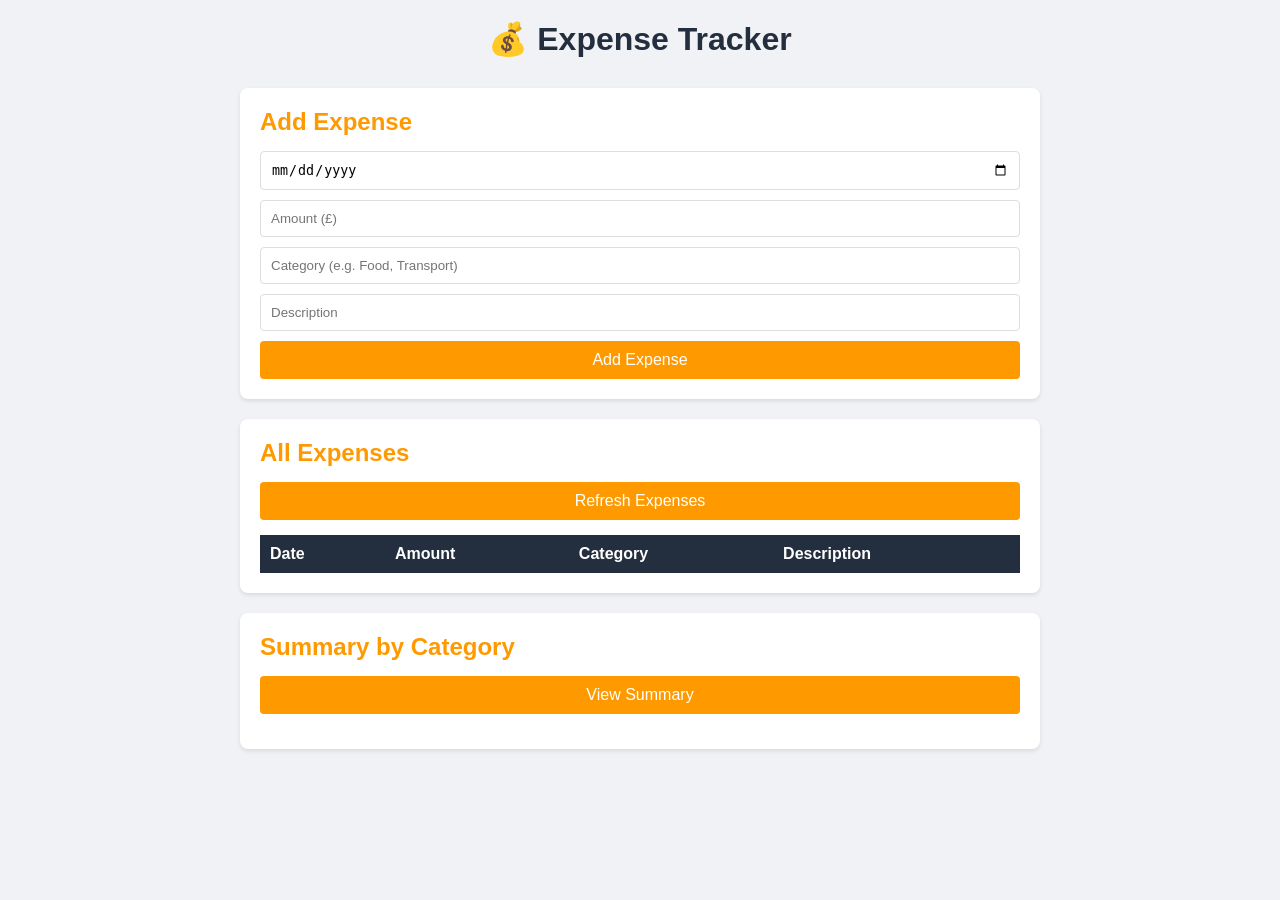
==== projects/expense-tracker/index.html @ b3edc687 "expense tracker lambda and frontend" ====
<!DOCTYPE html>
<html lang="en">

<head>
    <meta charset="UTF-8">
    <meta name="viewport" content="width=device-width, initial-scale=1.0">
    <title>Expense Tracker</title>
    <style>
        * {
            margin: 0;
            padding: 0;
            box-sizing: border-box;
        }

        body {
            font-family: Arial, sans-serif;
            background: #f0f2f5;
            padding: 20px;
        }

        .container {
            max-width: 800px;
            margin: 0 auto;
        }

        h1 {
            color: #232f3e;
            text-align: center;
            margin-bottom: 30px;
        }

        .card {
            background: white;
            border-radius: 8px;
            padding: 20px;
            margin-bottom: 20px;
            box-shadow: 0 2px 4px rgba(0, 0, 0, 0.1);
        }

        h2 {
            color: #ff9900;
            margin-bottom: 15px;
        }

        input,
        select {
            width: 100%;
            padding: 10px;
            margin-bottom: 10px;
            border: 1px solid #ddd;
            border-radius: 4px;
        }

        button {
            background: #ff9900;
            color: white;
            border: none;
            padding: 10px 20px;
            border-radius: 4px;
            cursor: pointer;
            width: 100%;
            font-size: 16px;
        }

        button:hover {
            background: #e88b00;
        }

        table {
            width: 100%;
            border-collapse: collapse;
        }

        th {
            background: #232f3e;
            color: white;
            padding: 10px;
            text-align: left;
        }

        td {
            padding: 10px;
            border-bottom: 1px solid #ddd;
        }

        tr:hover {
            background: #f9f9f9;
        }

        .summary-item {
            display: flex;
            justify-content: space-between;
            padding: 10px;
            border-bottom: 1px solid #ddd;
        }
    </style>
</head>

<body>
    <div class="container">
        <h1>💰 Expense Tracker</h1>

        <!-- Add Expense -->
        <div class="card">
            <h2>Add Expense</h2>
            <input type="date" id="date" />
            <input type="number" id="amount" placeholder="Amount (£)" />
            <input type="text" id="category" placeholder="Category (e.g. Food, Transport)" />
            <input type="text" id="description" placeholder="Description" />
            <button onclick="addExpense()">Add Expense</button>
        </div>

        <!-- View Expenses -->
        <div class="card">
            <h2>All Expenses</h2>
            <button onclick="loadExpenses()" style="margin-bottom:15px">Refresh Expenses</button>
            <table>
                <thead>
                    <tr>
                        <th>Date</th>
                        <th>Amount</th>
                        <th>Category</th>
                        <th>Description</th>
                    </tr>
                </thead>
                <tbody id="expenses-table"></tbody>
            </table>
        </div>

        <!-- Summary -->
        <div class="card">
            <h2>Summary by Category</h2>
            <button onclick="loadSummary()" style="margin-bottom:15px">View Summary</button>
            <div id="summary-container"></div>
        </div>
    </div>

    <script>
        const API = 'https://37c09zywzb.execute-api.eu-west-2.amazonaws.com/prod';

        async function addExpense() {
            const expense = {
                date: document.getElementById('date').value,
                amount: document.getElementById('amount').value,
                category: document.getElementById('category').value,
                description: document.getElementById('description').value
            };
            const res = await fetch(`${API}/expenses`, {
                method: 'POST',
                headers: { 'Content-Type': 'application/json' },
                body: JSON.stringify(expense)
            });
            const data = await res.json();
            alert('Expense added!');
            loadExpenses();
        }

        async function loadExpenses() {
            const res = await fetch(`${API}/expenses`);
            const data = await res.json();
            const tbody = document.getElementById('expenses-table');
            tbody.innerHTML = '';
            data.forEach(e => {
                tbody.innerHTML += `
                    <tr>
                        <td>${e.date}</td>
                        <td>£${e.amount}</td>
                        <td>${e.category}</td>
                        <td>${e.description}</td>
                    </tr>`;
            });
        }

        async function loadSummary() {
            const res = await fetch(`${API}/expenses/summary`);
            const data = await res.json();
            const container = document.getElementById('summary-container');
            container.innerHTML = '';
            for (const [category, total] of Object.entries(data)) {
                container.innerHTML += `
                    <div class="summary-item">
                        <span>${category}</span>
                        <strong>£${total.toFixed(2)}</strong>
                    </div>`;
            }
        }

        // Load expenses on page load
        loadExpenses();
    </script>
</body>

</html>
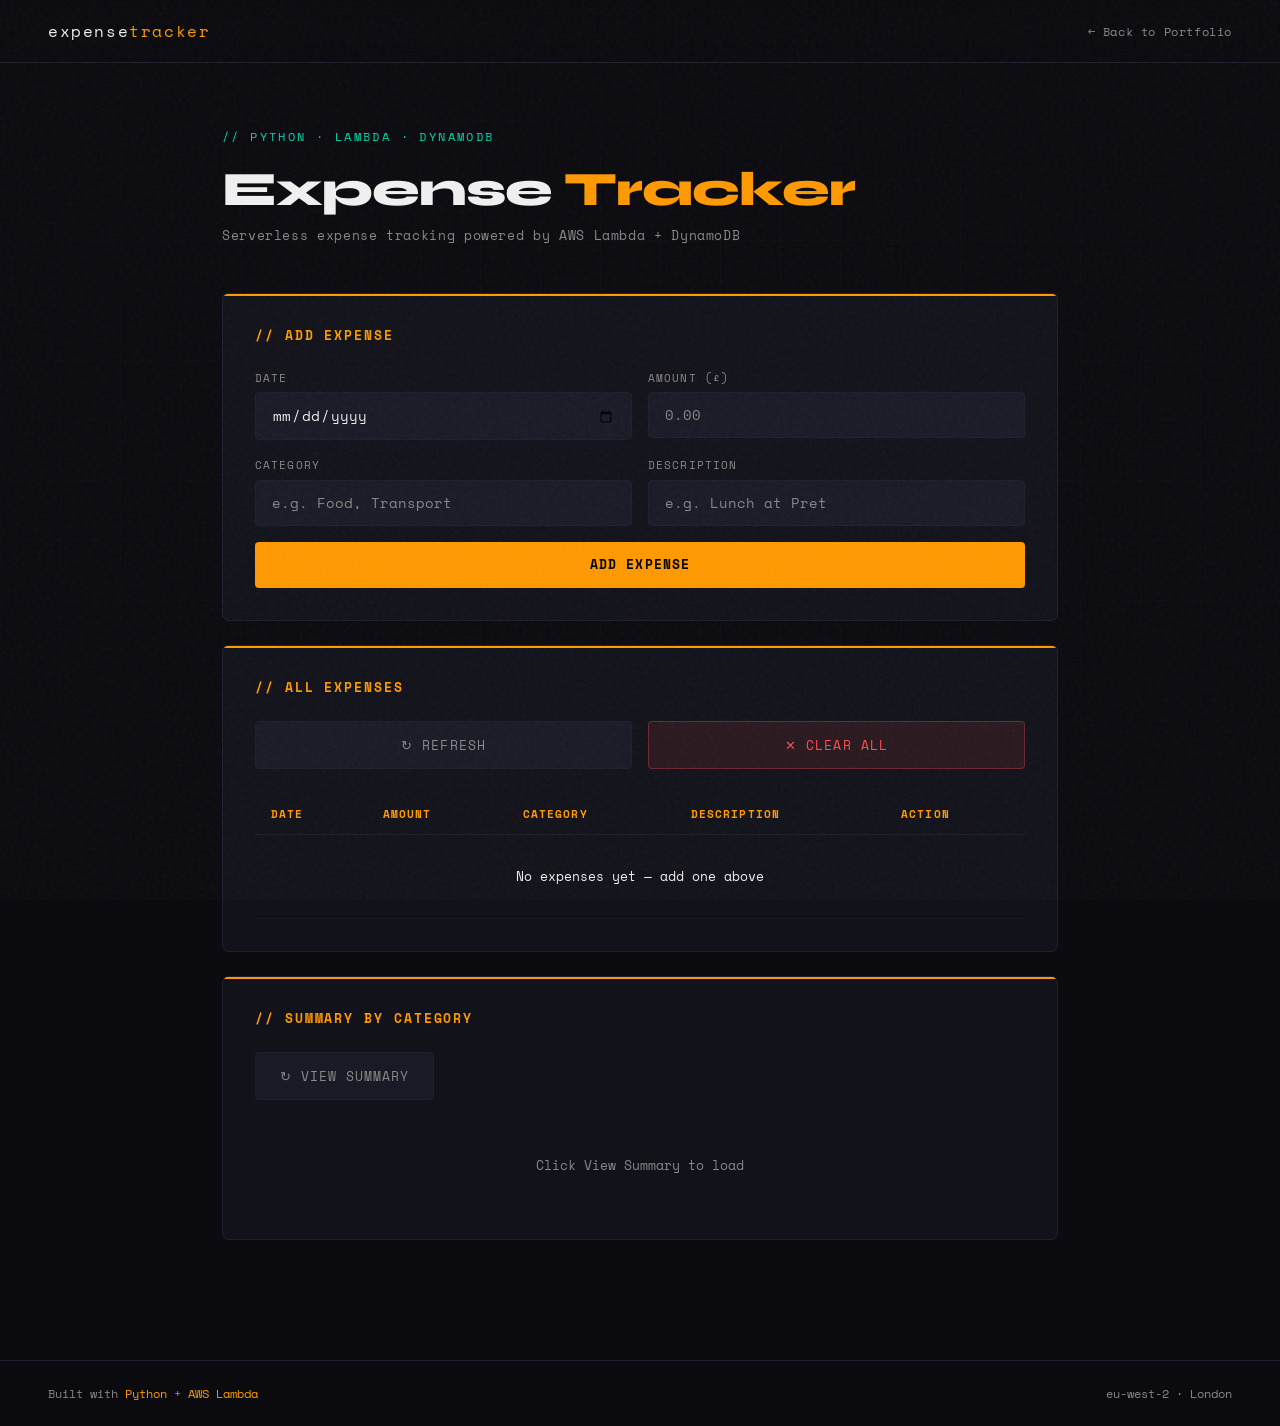
==== commit 6f4ac921: "redesigned expense tracker UI and add delete functionality" ====
--- a/projects/expense-tracker/index.html
+++ b/projects/expense-tracker/index.html
@@ -5,7 +5,23 @@
     <meta charset="UTF-8">
     <meta name="viewport" content="width=device-width, initial-scale=1.0">
     <title>Expense Tracker</title>
+    <link
+        href="https://fonts.googleapis.com/css2?family=Space+Mono:wght@400;700&family=Syne:wght@400;600;800&display=swap"
+        rel="stylesheet">
     <style>
+        :root {
+            --bg: #0a0a0f;
+            --surface: #12121a;
+            --surface2: #1a1a26;
+            --border: #1e1e2e;
+            --orange: #ff9900;
+            --orange-dim: rgba(255, 153, 0, 0.12);
+            --white: #f0f0f0;
+            --muted: #888;
+            --green: #00d4aa;
+            --red: #ff4d4d;
+        }
+
         * {
             margin: 0;
             padding: 0;
@@ -13,179 +29,578 @@
         }
 
         body {
-            font-family: Arial, sans-serif;
-            background: #f0f2f5;
-            padding: 20px;
-        }
-
-        .container {
-            max-width: 800px;
+            background: var(--bg);
+            color: var(--white);
+            font-family: 'Syne', sans-serif;
+            min-height: 100vh;
+            overflow-x: hidden;
+        }
+
+        /* NOISE */
+        body::before {
+            content: '';
+            position: fixed;
+            inset: 0;
+            background-image: url("data:image/svg+xml,%3Csvg viewBox='0 0 256 256' xmlns='http://www.w3.org/2000/svg'%3E%3Cfilter id='noise'%3E%3CfeTurbulence type='fractalNoise' baseFrequency='0.9' numOctaves='4' stitchTiles='stitch'/%3E%3C/filter%3E%3Crect width='100%25' height='100%25' filter='url(%23noise)' opacity='0.04'/%3E%3C/svg%3E");
+            pointer-events: none;
+            z-index: 999;
+        }
+
+        /* GRID */
+        .hero-grid {
+            position: fixed;
+            inset: 0;
+            background-image:
+                linear-gradient(rgba(255, 153, 0, 0.04) 1px, transparent 1px),
+                linear-gradient(90deg, rgba(255, 153, 0, 0.04) 1px, transparent 1px);
+            background-size: 60px 60px;
+            mask-image: radial-gradient(ellipse 80% 60% at 50% 50%, black, transparent);
+            pointer-events: none;
+            z-index: 0;
+        }
+
+        /* NAV */
+        nav {
+            position: fixed;
+            top: 0;
+            left: 0;
+            right: 0;
+            z-index: 100;
+            padding: 1.2rem 3rem;
+            display: flex;
+            justify-content: space-between;
+            align-items: center;
+            border-bottom: 1px solid var(--border);
+            background: rgba(10, 10, 15, 0.9);
+            backdrop-filter: blur(12px);
+        }
+
+        .nav-logo {
+            font-family: 'Space Mono', monospace;
+            font-size: 1rem;
+            color: var(--white);
+            letter-spacing: 0.1em;
+        }
+
+        .nav-logo span {
+            color: var(--orange);
+        }
+
+        .nav-back {
+            font-family: 'Space Mono', monospace;
+            font-size: 0.75rem;
+            color: var(--muted);
+            text-decoration: none;
+            letter-spacing: 0.05em;
+            transition: color 0.2s;
+        }
+
+        .nav-back:hover {
+            color: var(--orange);
+        }
+
+        /* MAIN */
+        main {
+            position: relative;
+            z-index: 1;
+            max-width: 900px;
             margin: 0 auto;
+            padding: 8rem 2rem 4rem;
+        }
+
+        /* TITLE */
+        .page-tag {
+            font-family: 'Space Mono', monospace;
+            font-size: 0.75rem;
+            color: var(--green);
+            letter-spacing: 0.2em;
+            text-transform: uppercase;
+            margin-bottom: 1rem;
         }
 
         h1 {
-            color: #232f3e;
-            text-align: center;
-            margin-bottom: 30px;
-        }
-
+            font-size: clamp(2rem, 5vw, 3rem);
+            font-weight: 800;
+            letter-spacing: -0.02em;
+            margin-bottom: 0.5rem;
+        }
+
+        h1 span {
+            color: var(--orange);
+        }
+
+        .page-sub {
+            font-family: 'Space Mono', monospace;
+            font-size: 0.8rem;
+            color: var(--muted);
+            margin-bottom: 3rem;
+            letter-spacing: 0.05em;
+        }
+
+        /* CARDS */
         .card {
-            background: white;
-            border-radius: 8px;
-            padding: 20px;
-            margin-bottom: 20px;
-            box-shadow: 0 2px 4px rgba(0, 0, 0, 0.1);
-        }
-
-        h2 {
-            color: #ff9900;
-            margin-bottom: 15px;
-        }
-
-        input,
-        select {
+            background: var(--surface);
+            border: 1px solid var(--border);
+            border-radius: 6px;
+            padding: 2rem;
+            margin-bottom: 1.5rem;
+            position: relative;
+            overflow: hidden;
+        }
+
+        .card::before {
+            content: '';
+            position: absolute;
+            top: 0;
+            left: 0;
+            right: 0;
+            height: 2px;
+            background: var(--orange);
+        }
+
+        .card h2 {
+            font-family: 'Space Mono', monospace;
+            font-size: 0.8rem;
+            color: var(--orange);
+            letter-spacing: 0.15em;
+            text-transform: uppercase;
+            margin-bottom: 1.5rem;
+        }
+
+        /* FORM */
+        .form-grid {
+            display: grid;
+            grid-template-columns: 1fr 1fr;
+            gap: 1rem;
+            margin-bottom: 1rem;
+        }
+
+        .form-group {
+            display: flex;
+            flex-direction: column;
+            gap: 0.4rem;
+        }
+
+        .form-group label {
+            font-family: 'Space Mono', monospace;
+            font-size: 0.7rem;
+            color: var(--muted);
+            letter-spacing: 0.1em;
+            text-transform: uppercase;
+        }
+
+        input {
+            background: var(--surface2);
+            border: 1px solid var(--border);
+            color: var(--white);
+            font-family: 'Space Mono', monospace;
+            font-size: 0.85rem;
+            padding: 0.75rem 1rem;
+            border-radius: 4px;
+            outline: none;
+            transition: border-color 0.2s;
             width: 100%;
-            padding: 10px;
-            margin-bottom: 10px;
-            border: 1px solid #ddd;
+        }
+
+        input:focus {
+            border-color: var(--orange);
+        }
+
+        input::placeholder {
+            color: var(--muted);
+        }
+
+        /* BUTTONS */
+        .btn {
+            font-family: 'Space Mono', monospace;
+            font-size: 0.8rem;
+            padding: 0.85rem 1.5rem;
             border-radius: 4px;
-        }
-
-        button {
-            background: #ff9900;
-            color: white;
             border: none;
-            padding: 10px 20px;
-            border-radius: 4px;
             cursor: pointer;
+            letter-spacing: 0.08em;
+            text-transform: uppercase;
+            transition: all 0.2s;
+        }
+
+        .btn-primary {
+            background: var(--orange);
+            color: #000;
+            font-weight: 700;
             width: 100%;
-            font-size: 16px;
-        }
-
-        button:hover {
+        }
+
+        .btn-primary:hover {
             background: #e88b00;
+        }
+
+        .btn-danger {
+            background: rgba(255, 77, 77, 0.1);
+            color: var(--red);
+            border: 1px solid rgba(255, 77, 77, 0.3);
+        }
+
+        .btn-danger:hover {
+            background: rgba(255, 77, 77, 0.2);
+        }
+
+        .btn-secondary {
+            background: var(--surface2);
+            color: var(--muted);
+            border: 1px solid var(--border);
+        }
+
+        .btn-secondary:hover {
+            border-color: var(--orange);
+            color: var(--orange);
+        }
+
+        /* ACTIONS ROW */
+        .actions-row {
+            display: flex;
+            gap: 1rem;
+            margin-bottom: 1.5rem;
+            flex-wrap: wrap;
+        }
+
+        .actions-row .btn {
+            flex: 1;
+        }
+
+        /* TABLE */
+        .table-wrap {
+            overflow-x: auto;
         }
 
         table {
             width: 100%;
             border-collapse: collapse;
+            font-size: 0.85rem;
         }
 
         th {
-            background: #232f3e;
-            color: white;
-            padding: 10px;
+            font-family: 'Space Mono', monospace;
+            font-size: 0.7rem;
+            color: var(--orange);
+            letter-spacing: 0.1em;
+            text-transform: uppercase;
+            padding: 0.75rem 1rem;
             text-align: left;
+            border-bottom: 1px solid var(--border);
         }
 
         td {
-            padding: 10px;
-            border-bottom: 1px solid #ddd;
-        }
-
-        tr:hover {
-            background: #f9f9f9;
-        }
-
+            padding: 0.85rem 1rem;
+            border-bottom: 1px solid rgba(30, 30, 46, 0.5);
+            color: var(--muted);
+        }
+
+        td:first-child {
+            color: var(--white);
+        }
+
+        tr:hover td {
+            background: var(--surface2);
+        }
+
+        .delete-btn {
+            font-family: 'Space Mono', monospace;
+            font-size: 0.65rem;
+            padding: 0.3rem 0.7rem;
+            background: transparent;
+            border: 1px solid rgba(255, 77, 77, 0.3);
+            color: var(--red);
+            border-radius: 2px;
+            cursor: pointer;
+            transition: all 0.2s;
+        }
+
+        .delete-btn:hover {
+            background: rgba(255, 77, 77, 0.1);
+        }
+
+        /* SUMMARY */
         .summary-item {
             display: flex;
             justify-content: space-between;
-            padding: 10px;
-            border-bottom: 1px solid #ddd;
+            align-items: center;
+            padding: 0.85rem 0;
+            border-bottom: 1px solid var(--border);
+        }
+
+        .summary-item:last-child {
+            border-bottom: none;
+        }
+
+        .summary-cat {
+            font-family: 'Space Mono', monospace;
+            font-size: 0.8rem;
+            color: var(--white);
+        }
+
+        .summary-amount {
+            font-family: 'Space Mono', monospace;
+            font-size: 0.9rem;
+            color: var(--orange);
+            font-weight: 700;
+        }
+
+        /* EMPTY STATE */
+        .empty {
+            text-align: center;
+            padding: 2rem;
+            font-family: 'Space Mono', monospace;
+            font-size: 0.8rem;
+            color: var(--muted);
+        }
+
+        /* TOAST */
+        .toast {
+            position: fixed;
+            bottom: 2rem;
+            right: 2rem;
+            background: var(--surface);
+            border: 1px solid var(--orange);
+            color: var(--orange);
+            font-family: 'Space Mono', monospace;
+            font-size: 0.8rem;
+            padding: 0.85rem 1.5rem;
+            border-radius: 4px;
+            z-index: 1000;
+            opacity: 0;
+            transform: translateY(10px);
+            transition: all 0.3s;
+        }
+
+        .toast.show {
+            opacity: 1;
+            transform: translateY(0);
+        }
+
+        /* FOOTER */
+        footer {
+            position: relative;
+            z-index: 1;
+            border-top: 1px solid var(--border);
+            padding: 1.5rem 3rem;
+            display: flex;
+            justify-content: space-between;
+            align-items: center;
+            margin-top: 2rem;
+        }
+
+        footer p {
+            font-family: 'Space Mono', monospace;
+            font-size: 0.75rem;
+            color: var(--muted);
+        }
+
+        footer span {
+            color: var(--orange);
+        }
+
+        @media (max-width: 600px) {
+            nav {
+                padding: 1rem 1.5rem;
+            }
+
+            main {
+                padding: 6rem 1rem 3rem;
+            }
+
+            .form-grid {
+                grid-template-columns: 1fr;
+            }
+
+            footer {
+                flex-direction: column;
+                gap: 1rem;
+            }
         }
     </style>
 </head>
 
 <body>
-    <div class="container">
-        <h1>💰 Expense Tracker</h1>
-
-        <!-- Add Expense -->
+
+    <div class="hero-grid"></div>
+
+    <!-- NAV -->
+    <nav>
+        <div class="nav-logo">expense<span>tracker</span></div>
+        <a href="../../index.html" class="nav-back">← Back to Portfolio</a>
+    </nav>
+
+    <main>
+        <div class="page-tag">// python · lambda · dynamodb</div>
+        <h1>Expense <span>Tracker</span></h1>
+        <p class="page-sub">Serverless expense tracking powered by AWS Lambda + DynamoDB</p>
+
+        <!-- ADD EXPENSE -->
         <div class="card">
-            <h2>Add Expense</h2>
-            <input type="date" id="date" />
-            <input type="number" id="amount" placeholder="Amount (£)" />
-            <input type="text" id="category" placeholder="Category (e.g. Food, Transport)" />
-            <input type="text" id="description" placeholder="Description" />
-            <button onclick="addExpense()">Add Expense</button>
+            <h2>// Add Expense</h2>
+            <div class="form-grid">
+                <div class="form-group">
+                    <label>Date</label>
+                    <input type="date" id="date" />
+                </div>
+                <div class="form-group">
+                    <label>Amount (£)</label>
+                    <input type="number" id="amount" placeholder="0.00" step="0.01" />
+                </div>
+                <div class="form-group">
+                    <label>Category</label>
+                    <input type="text" id="category" placeholder="e.g. Food, Transport" />
+                </div>
+                <div class="form-group">
+                    <label>Description</label>
+                    <input type="text" id="description" placeholder="e.g. Lunch at Pret" />
+                </div>
+            </div>
+            <button class="btn btn-primary" onclick="addExpense()">Add Expense</button>
         </div>
 
-        <!-- View Expenses -->
+        <!-- ALL EXPENSES -->
         <div class="card">
-            <h2>All Expenses</h2>
-            <button onclick="loadExpenses()" style="margin-bottom:15px">Refresh Expenses</button>
-            <table>
-                <thead>
-                    <tr>
-                        <th>Date</th>
-                        <th>Amount</th>
-                        <th>Category</th>
-                        <th>Description</th>
-                    </tr>
-                </thead>
-                <tbody id="expenses-table"></tbody>
-            </table>
+            <h2>// All Expenses</h2>
+            <div class="actions-row">
+                <button class="btn btn-secondary" onclick="loadExpenses()">↻ Refresh</button>
+                <button class="btn btn-danger" onclick="clearAll()">✕ Clear All</button>
+            </div>
+            <div class="table-wrap">
+                <table>
+                    <thead>
+                        <tr>
+                            <th>Date</th>
+                            <th>Amount</th>
+                            <th>Category</th>
+                            <th>Description</th>
+                            <th>Action</th>
+                        </tr>
+                    </thead>
+                    <tbody id="expenses-table">
+                        <tr>
+                            <td colspan="5" class="empty">No expenses yet — add one above</td>
+                        </tr>
+                    </tbody>
+                </table>
+            </div>
         </div>
 
-        <!-- Summary -->
+        <!-- SUMMARY -->
         <div class="card">
-            <h2>Summary by Category</h2>
-            <button onclick="loadSummary()" style="margin-bottom:15px">View Summary</button>
-            <div id="summary-container"></div>
+            <h2>// Summary by Category</h2>
+            <button class="btn btn-secondary" onclick="loadSummary()" style="margin-bottom: 1.5rem;">↻ View
+                Summary</button>
+            <div id="summary-container">
+                <div class="empty">Click View Summary to load</div>
+            </div>
         </div>
-    </div>
+    </main>
+
+    <!-- FOOTER -->
+    <footer>
+        <p>Built with <span>Python</span> + <span>AWS Lambda</span></p>
+        <p>eu-west-2 <span>·</span> London</p>
+    </footer>
+
+    <!-- TOAST -->
+    <div class="toast" id="toast"></div>
 
     <script>
         const API = 'https://37c09zywzb.execute-api.eu-west-2.amazonaws.com/prod';
 
+        function showToast(msg) {
+            const toast = document.getElementById('toast');
+            toast.textContent = msg;
+            toast.classList.add('show');
+            setTimeout(() => toast.classList.remove('show'), 3000);
+        }
+
         async function addExpense() {
-            const expense = {
-                date: document.getElementById('date').value,
-                amount: document.getElementById('amount').value,
-                category: document.getElementById('category').value,
-                description: document.getElementById('description').value
-            };
+            const date = document.getElementById('date').value;
+            const amount = document.getElementById('amount').value;
+            const category = document.getElementById('category').value;
+            const description = document.getElementById('description').value;
+
+            if (!date || !amount || !category || !description) {
+                showToast('Please fill in all fields');
+                return;
+            }
+
             const res = await fetch(`${API}/expenses`, {
                 method: 'POST',
                 headers: { 'Content-Type': 'application/json' },
-                body: JSON.stringify(expense)
+                body: JSON.stringify({ date, amount, category, description })
             });
-            const data = await res.json();
-            alert('Expense added!');
-            loadExpenses();
+
+            if (res.ok) {
+                showToast('✓ Expense added');
+                document.getElementById('amount').value = '';
+                document.getElementById('category').value = '';
+                document.getElementById('description').value = '';
+                loadExpenses();
+            }
         }
 
         async function loadExpenses() {
             const res = await fetch(`${API}/expenses`);
             const data = await res.json();
             const tbody = document.getElementById('expenses-table');
-            tbody.innerHTML = '';
-            data.forEach(e => {
-                tbody.innerHTML += `
-                    <tr>
-                        <td>${e.date}</td>
-                        <td>£${e.amount}</td>
-                        <td>${e.category}</td>
-                        <td>${e.description}</td>
-                    </tr>`;
-            });
+
+            if (!data.length) {
+                tbody.innerHTML = '<tr><td colspan="5" class="empty">No expenses yet — add one above</td></tr>';
+                return;
+            }
+
+            tbody.innerHTML = data.map(e => `
+                <tr>
+                    <td>${e.date}</td>
+                    <td>£${parseFloat(e.amount).toFixed(2)}</td>
+                    <td>${e.category}</td>
+                    <td>${e.description}</td>
+                    <td><button class="delete-btn" onclick="deleteExpense('${e.id}')">Delete</button></td>
+                </tr>
+            `).join('');
+        }
+
+        async function deleteExpense(id) {
+            const res = await fetch(`${API}/expenses/${id}`, { method: 'DELETE' });
+            if (res.ok) {
+                showToast('✓ Expense deleted');
+                loadExpenses();
+            }
+        }
+
+        async function clearAll() {
+            if (!confirm('Clear all expenses? This cannot be undone.')) return;
+            const res = await fetch(`${API}/expenses/clear`, { method: 'DELETE' });
+            if (res.ok) {
+                showToast('✓ All expenses cleared');
+                loadExpenses();
+            }
         }
 
         async function loadSummary() {
             const res = await fetch(`${API}/expenses/summary`);
             const data = await res.json();
             const container = document.getElementById('summary-container');
-            container.innerHTML = '';
-            for (const [category, total] of Object.entries(data)) {
-                container.innerHTML += `
+
+            if (!Object.keys(data).length) {
+                container.innerHTML = '<div class="empty">No data yet</div>';
+                return;
+            }
+
+            container.innerHTML = Object.entries(data)
+                .sort((a, b) => b[1] - a[1])
+                .map(([cat, total]) => `
                     <div class="summary-item">
-                        <span>${category}</span>
-                        <strong>£${total.toFixed(2)}</strong>
-                    </div>`;
-            }
-        }
-
-        // Load expenses on page load
+                        <span class="summary-cat">${cat}</span>
+                        <span class="summary-amount">£${total.toFixed(2)}</span>
+                    </div>
+                `).join('');
+        }
+
+        // Load on start
         loadExpenses();
     </script>
 </body>
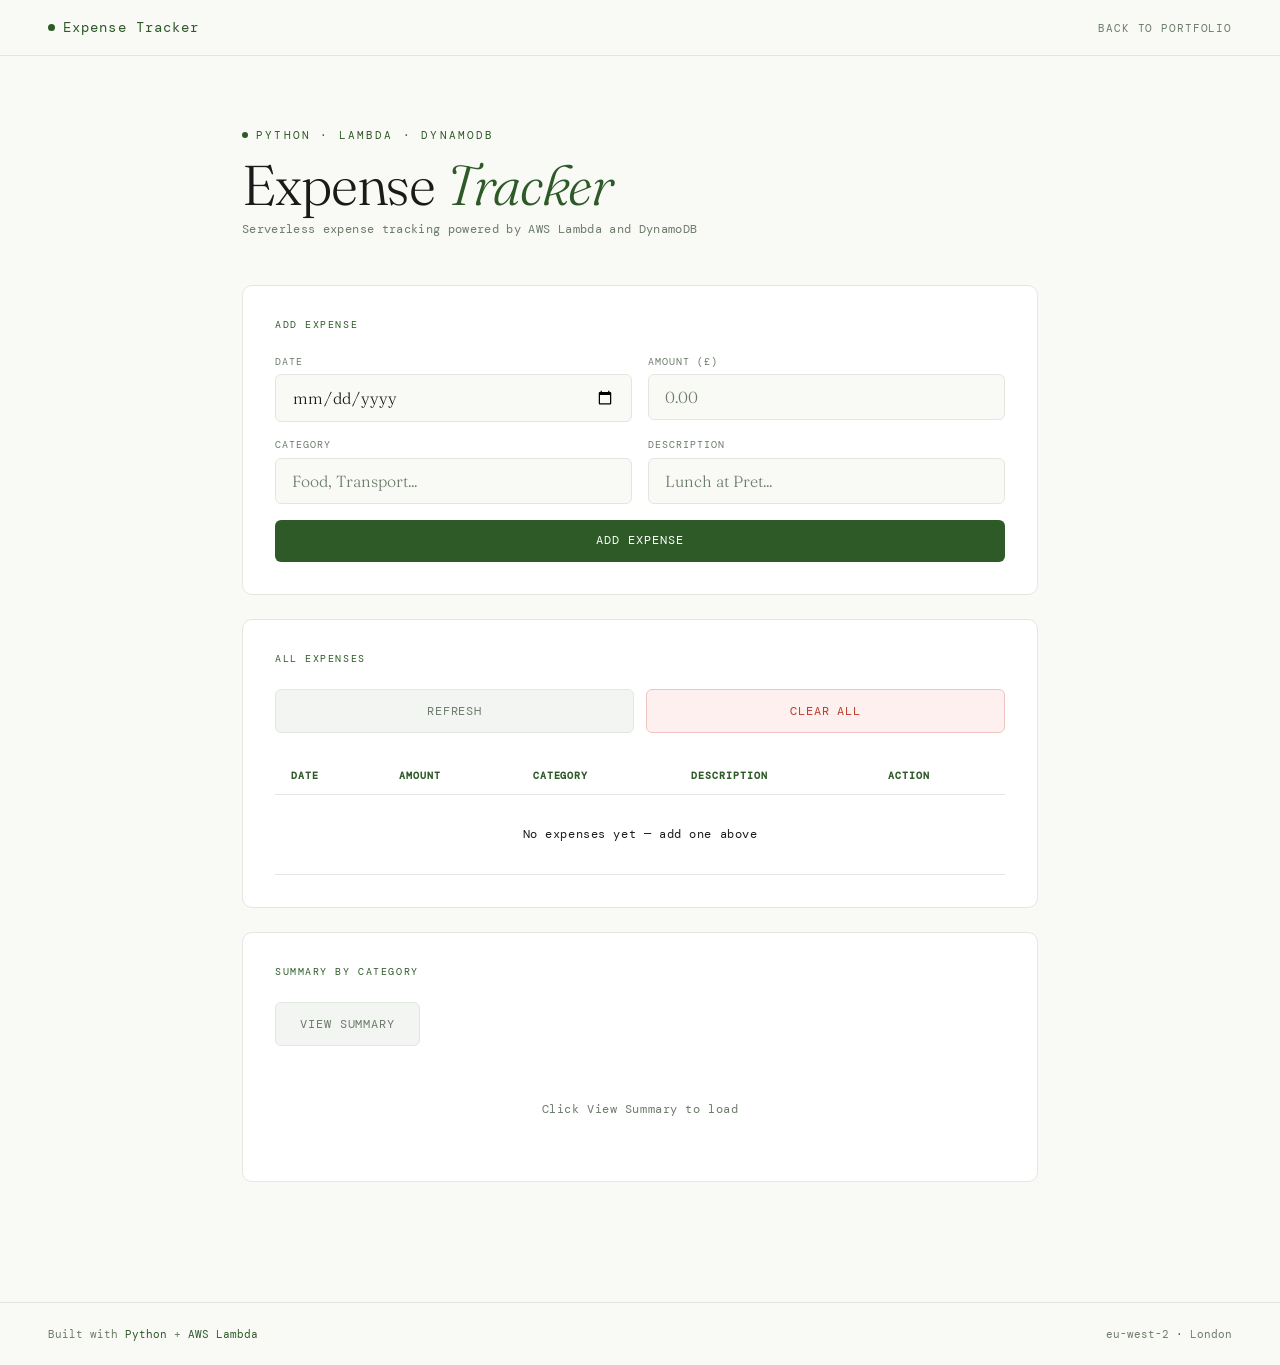
==== commit d7b01bba: "update: expense tracker UI matches portfolio style" ====
--- a/projects/expense-tracker/index.html
+++ b/projects/expense-tracker/index.html
@@ -1,608 +1,533 @@
 <!DOCTYPE html>
 <html lang="en">
-
 <head>
-    <meta charset="UTF-8">
-    <meta name="viewport" content="width=device-width, initial-scale=1.0">
-    <title>Expense Tracker</title>
-    <link
-        href="https://fonts.googleapis.com/css2?family=Space+Mono:wght@400;700&family=Syne:wght@400;600;800&display=swap"
-        rel="stylesheet">
-    <style>
-        :root {
-            --bg: #0a0a0f;
-            --surface: #12121a;
-            --surface2: #1a1a26;
-            --border: #1e1e2e;
-            --orange: #ff9900;
-            --orange-dim: rgba(255, 153, 0, 0.12);
-            --white: #f0f0f0;
-            --muted: #888;
-            --green: #00d4aa;
-            --red: #ff4d4d;
-        }
-
-        * {
-            margin: 0;
-            padding: 0;
-            box-sizing: border-box;
-        }
-
-        body {
-            background: var(--bg);
-            color: var(--white);
-            font-family: 'Syne', sans-serif;
-            min-height: 100vh;
-            overflow-x: hidden;
-        }
-
-        /* NOISE */
-        body::before {
-            content: '';
-            position: fixed;
-            inset: 0;
-            background-image: url("data:image/svg+xml,%3Csvg viewBox='0 0 256 256' xmlns='http://www.w3.org/2000/svg'%3E%3Cfilter id='noise'%3E%3CfeTurbulence type='fractalNoise' baseFrequency='0.9' numOctaves='4' stitchTiles='stitch'/%3E%3C/filter%3E%3Crect width='100%25' height='100%25' filter='url(%23noise)' opacity='0.04'/%3E%3C/svg%3E");
-            pointer-events: none;
-            z-index: 999;
-        }
-
-        /* GRID */
-        .hero-grid {
-            position: fixed;
-            inset: 0;
-            background-image:
-                linear-gradient(rgba(255, 153, 0, 0.04) 1px, transparent 1px),
-                linear-gradient(90deg, rgba(255, 153, 0, 0.04) 1px, transparent 1px);
-            background-size: 60px 60px;
-            mask-image: radial-gradient(ellipse 80% 60% at 50% 50%, black, transparent);
-            pointer-events: none;
-            z-index: 0;
-        }
-
-        /* NAV */
-        nav {
-            position: fixed;
-            top: 0;
-            left: 0;
-            right: 0;
-            z-index: 100;
-            padding: 1.2rem 3rem;
-            display: flex;
-            justify-content: space-between;
-            align-items: center;
-            border-bottom: 1px solid var(--border);
-            background: rgba(10, 10, 15, 0.9);
-            backdrop-filter: blur(12px);
-        }
-
-        .nav-logo {
-            font-family: 'Space Mono', monospace;
-            font-size: 1rem;
-            color: var(--white);
-            letter-spacing: 0.1em;
-        }
-
-        .nav-logo span {
-            color: var(--orange);
-        }
-
-        .nav-back {
-            font-family: 'Space Mono', monospace;
-            font-size: 0.75rem;
-            color: var(--muted);
-            text-decoration: none;
-            letter-spacing: 0.05em;
-            transition: color 0.2s;
-        }
-
-        .nav-back:hover {
-            color: var(--orange);
-        }
-
-        /* MAIN */
-        main {
-            position: relative;
-            z-index: 1;
-            max-width: 900px;
-            margin: 0 auto;
-            padding: 8rem 2rem 4rem;
-        }
-
-        /* TITLE */
-        .page-tag {
-            font-family: 'Space Mono', monospace;
-            font-size: 0.75rem;
-            color: var(--green);
-            letter-spacing: 0.2em;
-            text-transform: uppercase;
-            margin-bottom: 1rem;
-        }
-
-        h1 {
-            font-size: clamp(2rem, 5vw, 3rem);
-            font-weight: 800;
-            letter-spacing: -0.02em;
-            margin-bottom: 0.5rem;
-        }
-
-        h1 span {
-            color: var(--orange);
-        }
-
-        .page-sub {
-            font-family: 'Space Mono', monospace;
-            font-size: 0.8rem;
-            color: var(--muted);
-            margin-bottom: 3rem;
-            letter-spacing: 0.05em;
-        }
-
-        /* CARDS */
-        .card {
-            background: var(--surface);
-            border: 1px solid var(--border);
-            border-radius: 6px;
-            padding: 2rem;
-            margin-bottom: 1.5rem;
-            position: relative;
-            overflow: hidden;
-        }
-
-        .card::before {
-            content: '';
-            position: absolute;
-            top: 0;
-            left: 0;
-            right: 0;
-            height: 2px;
-            background: var(--orange);
-        }
-
-        .card h2 {
-            font-family: 'Space Mono', monospace;
-            font-size: 0.8rem;
-            color: var(--orange);
-            letter-spacing: 0.15em;
-            text-transform: uppercase;
-            margin-bottom: 1.5rem;
-        }
-
-        /* FORM */
-        .form-grid {
-            display: grid;
-            grid-template-columns: 1fr 1fr;
-            gap: 1rem;
-            margin-bottom: 1rem;
-        }
-
-        .form-group {
-            display: flex;
-            flex-direction: column;
-            gap: 0.4rem;
-        }
-
-        .form-group label {
-            font-family: 'Space Mono', monospace;
-            font-size: 0.7rem;
-            color: var(--muted);
-            letter-spacing: 0.1em;
-            text-transform: uppercase;
-        }
-
-        input {
-            background: var(--surface2);
-            border: 1px solid var(--border);
-            color: var(--white);
-            font-family: 'Space Mono', monospace;
-            font-size: 0.85rem;
-            padding: 0.75rem 1rem;
-            border-radius: 4px;
-            outline: none;
-            transition: border-color 0.2s;
-            width: 100%;
-        }
-
-        input:focus {
-            border-color: var(--orange);
-        }
-
-        input::placeholder {
-            color: var(--muted);
-        }
-
-        /* BUTTONS */
-        .btn {
-            font-family: 'Space Mono', monospace;
-            font-size: 0.8rem;
-            padding: 0.85rem 1.5rem;
-            border-radius: 4px;
-            border: none;
-            cursor: pointer;
-            letter-spacing: 0.08em;
-            text-transform: uppercase;
-            transition: all 0.2s;
-        }
-
-        .btn-primary {
-            background: var(--orange);
-            color: #000;
-            font-weight: 700;
-            width: 100%;
-        }
-
-        .btn-primary:hover {
-            background: #e88b00;
-        }
-
-        .btn-danger {
-            background: rgba(255, 77, 77, 0.1);
-            color: var(--red);
-            border: 1px solid rgba(255, 77, 77, 0.3);
-        }
-
-        .btn-danger:hover {
-            background: rgba(255, 77, 77, 0.2);
-        }
-
-        .btn-secondary {
-            background: var(--surface2);
-            color: var(--muted);
-            border: 1px solid var(--border);
-        }
-
-        .btn-secondary:hover {
-            border-color: var(--orange);
-            color: var(--orange);
-        }
-
-        /* ACTIONS ROW */
-        .actions-row {
-            display: flex;
-            gap: 1rem;
-            margin-bottom: 1.5rem;
-            flex-wrap: wrap;
-        }
-
-        .actions-row .btn {
-            flex: 1;
-        }
-
-        /* TABLE */
-        .table-wrap {
-            overflow-x: auto;
-        }
-
-        table {
-            width: 100%;
-            border-collapse: collapse;
-            font-size: 0.85rem;
-        }
-
-        th {
-            font-family: 'Space Mono', monospace;
-            font-size: 0.7rem;
-            color: var(--orange);
-            letter-spacing: 0.1em;
-            text-transform: uppercase;
-            padding: 0.75rem 1rem;
-            text-align: left;
-            border-bottom: 1px solid var(--border);
-        }
-
-        td {
-            padding: 0.85rem 1rem;
-            border-bottom: 1px solid rgba(30, 30, 46, 0.5);
-            color: var(--muted);
-        }
-
-        td:first-child {
-            color: var(--white);
-        }
-
-        tr:hover td {
-            background: var(--surface2);
-        }
-
-        .delete-btn {
-            font-family: 'Space Mono', monospace;
-            font-size: 0.65rem;
-            padding: 0.3rem 0.7rem;
-            background: transparent;
-            border: 1px solid rgba(255, 77, 77, 0.3);
-            color: var(--red);
-            border-radius: 2px;
-            cursor: pointer;
-            transition: all 0.2s;
-        }
-
-        .delete-btn:hover {
-            background: rgba(255, 77, 77, 0.1);
-        }
-
-        /* SUMMARY */
-        .summary-item {
-            display: flex;
-            justify-content: space-between;
-            align-items: center;
-            padding: 0.85rem 0;
-            border-bottom: 1px solid var(--border);
-        }
-
-        .summary-item:last-child {
-            border-bottom: none;
-        }
-
-        .summary-cat {
-            font-family: 'Space Mono', monospace;
-            font-size: 0.8rem;
-            color: var(--white);
-        }
-
-        .summary-amount {
-            font-family: 'Space Mono', monospace;
-            font-size: 0.9rem;
-            color: var(--orange);
-            font-weight: 700;
-        }
-
-        /* EMPTY STATE */
-        .empty {
-            text-align: center;
-            padding: 2rem;
-            font-family: 'Space Mono', monospace;
-            font-size: 0.8rem;
-            color: var(--muted);
-        }
-
-        /* TOAST */
-        .toast {
-            position: fixed;
-            bottom: 2rem;
-            right: 2rem;
-            background: var(--surface);
-            border: 1px solid var(--orange);
-            color: var(--orange);
-            font-family: 'Space Mono', monospace;
-            font-size: 0.8rem;
-            padding: 0.85rem 1.5rem;
-            border-radius: 4px;
-            z-index: 1000;
-            opacity: 0;
-            transform: translateY(10px);
-            transition: all 0.3s;
-        }
-
-        .toast.show {
-            opacity: 1;
-            transform: translateY(0);
-        }
-
-        /* FOOTER */
-        footer {
-            position: relative;
-            z-index: 1;
-            border-top: 1px solid var(--border);
-            padding: 1.5rem 3rem;
-            display: flex;
-            justify-content: space-between;
-            align-items: center;
-            margin-top: 2rem;
-        }
-
-        footer p {
-            font-family: 'Space Mono', monospace;
-            font-size: 0.75rem;
-            color: var(--muted);
-        }
-
-        footer span {
-            color: var(--orange);
-        }
-
-        @media (max-width: 600px) {
-            nav {
-                padding: 1rem 1.5rem;
-            }
-
-            main {
-                padding: 6rem 1rem 3rem;
-            }
-
-            .form-grid {
-                grid-template-columns: 1fr;
-            }
-
-            footer {
-                flex-direction: column;
-                gap: 1rem;
-            }
-        }
-    </style>
+  <meta charset="UTF-8" />
+  <meta name="viewport" content="width=device-width, initial-scale=1.0" />
+  <title>Expense Tracker</title>
+  <link href="https://fonts.googleapis.com/css2?family=Fraunces:ital,wght@0,300;0,400;0,600;1,300;1,400&family=DM+Mono:wght@400;500&display=swap" rel="stylesheet" />
+  <style>
+    :root {
+      --bg: #f9f9f6;
+      --white: #ffffff;
+      --green: #2d5a27;
+      --green-light: #4a7c42;
+      --green-dim: #eef4ed;
+      --green-border: #c2d9bf;
+      --text: #1a1a1a;
+      --muted: #6b7c6a;
+      --border: #e2e8e1;
+      --surface: #f2f5f1;
+      --red: #c0392b;
+      --red-dim: #fdf0ee;
+      --red-border: #f0c4c0;
+    }
+
+    * { margin: 0; padding: 0; box-sizing: border-box; }
+    html { scroll-behavior: smooth; }
+
+    body {
+      background: var(--bg);
+      color: var(--text);
+      font-family: 'Fraunces', serif;
+      min-height: 100vh;
+      -webkit-font-smoothing: antialiased;
+    }
+
+    /* NAV */
+    nav {
+      position: fixed;
+      top: 0; left: 0; right: 0;
+      z-index: 100;
+      padding: 1.2rem 3rem;
+      display: flex;
+      justify-content: space-between;
+      align-items: center;
+      background: rgba(249,249,246,0.92);
+      backdrop-filter: blur(12px);
+      border-bottom: 1px solid var(--border);
+    }
+
+    .nav-logo {
+      font-family: 'DM Mono', monospace;
+      font-size: 0.85rem;
+      color: var(--green);
+      letter-spacing: 0.08em;
+      display: flex;
+      align-items: center;
+      gap: 0.5rem;
+    }
+
+    .nav-logo::before {
+      content: '';
+      display: inline-block;
+      width: 7px; height: 7px;
+      background: var(--green);
+      border-radius: 50%;
+    }
+
+    .nav-back {
+      font-family: 'DM Mono', monospace;
+      font-size: 0.68rem;
+      color: var(--muted);
+      text-decoration: none;
+      letter-spacing: 0.08em;
+      text-transform: uppercase;
+      transition: color 0.2s;
+    }
+    .nav-back:hover { color: var(--green); }
+
+    /* MAIN */
+    main {
+      max-width: 860px;
+      margin: 0 auto;
+      padding: 8rem 2rem 4rem;
+    }
+
+    /* TITLE */
+    .page-tag {
+      font-family: 'DM Mono', monospace;
+      font-size: 0.68rem;
+      color: var(--green);
+      letter-spacing: 0.2em;
+      text-transform: uppercase;
+      margin-bottom: 0.75rem;
+      display: flex;
+      align-items: center;
+      gap: 0.5rem;
+    }
+
+    .page-tag::before {
+      content: '';
+      display: inline-block;
+      width: 6px; height: 6px;
+      background: var(--green);
+      border-radius: 50%;
+    }
+
+    h1 {
+      font-size: clamp(2rem, 5vw, 3.5rem);
+      font-weight: 300;
+      letter-spacing: -0.02em;
+      margin-bottom: 0.4rem;
+      line-height: 1.1;
+    }
+
+    h1 em {
+      font-style: italic;
+      color: var(--green);
+    }
+
+    .page-sub {
+      font-family: 'DM Mono', monospace;
+      font-size: 0.72rem;
+      color: var(--muted);
+      margin-bottom: 3rem;
+      letter-spacing: 0.03em;
+    }
+
+    /* CARDS */
+    .card {
+      background: var(--white);
+      border: 1px solid var(--border);
+      border-radius: 10px;
+      padding: 2rem;
+      margin-bottom: 1.5rem;
+    }
+
+    .card-title {
+      font-family: 'DM Mono', monospace;
+      font-size: 0.65rem;
+      color: var(--green);
+      letter-spacing: 0.15em;
+      text-transform: uppercase;
+      margin-bottom: 1.5rem;
+    }
+
+    /* FORM */
+    .form-grid {
+      display: grid;
+      grid-template-columns: 1fr 1fr;
+      gap: 1rem;
+      margin-bottom: 1rem;
+    }
+
+    .form-group {
+      display: flex;
+      flex-direction: column;
+      gap: 0.4rem;
+    }
+
+    .form-group label {
+      font-family: 'DM Mono', monospace;
+      font-size: 0.62rem;
+      color: var(--muted);
+      letter-spacing: 0.1em;
+      text-transform: uppercase;
+    }
+
+    input {
+      background: var(--bg);
+      border: 1px solid var(--border);
+      color: var(--text);
+      font-family: 'Fraunces', serif;
+      font-size: 1rem;
+      font-weight: 300;
+      padding: 0.75rem 1rem;
+      border-radius: 6px;
+      outline: none;
+      transition: border-color 0.2s;
+      width: 100%;
+    }
+
+    input:focus { border-color: var(--green); }
+    input::placeholder { color: var(--muted); }
+
+    /* BUTTONS */
+    .btn {
+      font-family: 'DM Mono', monospace;
+      font-size: 0.72rem;
+      padding: 0.85rem 1.5rem;
+      border-radius: 6px;
+      border: none;
+      cursor: pointer;
+      letter-spacing: 0.08em;
+      text-transform: uppercase;
+      transition: all 0.2s;
+    }
+
+    .btn-primary {
+      background: var(--green);
+      color: white;
+      width: 100%;
+    }
+    .btn-primary:hover { background: var(--green-light); }
+
+    .btn-danger {
+      background: var(--red-dim);
+      color: var(--red);
+      border: 1px solid var(--red-border);
+    }
+    .btn-danger:hover { background: #f9e0dd; }
+
+    .btn-secondary {
+      background: var(--surface);
+      color: var(--muted);
+      border: 1px solid var(--border);
+    }
+    .btn-secondary:hover { border-color: var(--green); color: var(--green); }
+
+    /* ACTIONS ROW */
+    .actions-row {
+      display: flex;
+      gap: 0.75rem;
+      margin-bottom: 1.5rem;
+      flex-wrap: wrap;
+    }
+    .actions-row .btn { flex: 1; }
+
+    /* TABLE */
+    .table-wrap { overflow-x: auto; }
+
+    table {
+      width: 100%;
+      border-collapse: collapse;
+      font-size: 0.9rem;
+    }
+
+    th {
+      font-family: 'DM Mono', monospace;
+      font-size: 0.62rem;
+      color: var(--green);
+      letter-spacing: 0.1em;
+      text-transform: uppercase;
+      padding: 0.75rem 1rem;
+      text-align: left;
+      border-bottom: 1px solid var(--border);
+    }
+
+    td {
+      padding: 0.85rem 1rem;
+      border-bottom: 1px solid var(--border);
+      color: var(--muted);
+      font-weight: 300;
+    }
+
+    td:first-child { color: var(--text); font-weight: 400; }
+
+    tr:hover td { background: var(--green-dim); }
+
+    .delete-btn {
+      font-family: 'DM Mono', monospace;
+      font-size: 0.6rem;
+      padding: 0.3rem 0.7rem;
+      background: var(--red-dim);
+      border: 1px solid var(--red-border);
+      color: var(--red);
+      border-radius: 100px;
+      cursor: pointer;
+      transition: all 0.2s;
+      letter-spacing: 0.05em;
+    }
+    .delete-btn:hover { background: #f9e0dd; }
+
+    /* SUMMARY */
+    .summary-item {
+      display: flex;
+      justify-content: space-between;
+      align-items: center;
+      padding: 0.85rem 0;
+      border-bottom: 1px solid var(--border);
+    }
+    .summary-item:last-child { border-bottom: none; }
+
+    .summary-cat {
+      font-family: 'DM Mono', monospace;
+      font-size: 0.78rem;
+      color: var(--text);
+      letter-spacing: 0.03em;
+    }
+
+    .summary-amount {
+      font-family: 'DM Mono', monospace;
+      font-size: 0.85rem;
+      color: var(--green);
+      font-weight: 500;
+    }
+
+    /* EMPTY STATE */
+    .empty {
+      text-align: center;
+      padding: 2rem;
+      font-family: 'DM Mono', monospace;
+      font-size: 0.72rem;
+      color: var(--muted);
+      letter-spacing: 0.05em;
+    }
+
+    /* TOAST */
+    .toast {
+      position: fixed;
+      bottom: 2rem;
+      right: 2rem;
+      background: var(--white);
+      border: 1px solid var(--green-border);
+      color: var(--green);
+      font-family: 'DM Mono', monospace;
+      font-size: 0.72rem;
+      padding: 0.85rem 1.5rem;
+      border-radius: 6px;
+      z-index: 1000;
+      opacity: 0;
+      transform: translateY(10px);
+      transition: all 0.3s;
+      letter-spacing: 0.05em;
+    }
+    .toast.show { opacity: 1; transform: translateY(0); }
+
+    /* FOOTER */
+    footer {
+      border-top: 1px solid var(--border);
+      padding: 1.5rem 3rem;
+      display: flex;
+      justify-content: space-between;
+      align-items: center;
+      margin-top: 2rem;
+    }
+
+    footer p {
+      font-family: 'DM Mono', monospace;
+      font-size: 0.68rem;
+      color: var(--muted);
+    }
+
+    footer span { color: var(--green); }
+
+    @media (max-width: 600px) {
+      nav { padding: 1rem 1.5rem; }
+      main { padding: 6rem 1rem 3rem; }
+      .form-grid { grid-template-columns: 1fr; }
+      footer { flex-direction: column; gap: 1rem; padding: 1.5rem; }
+    }
+  </style>
 </head>
-
 <body>
 
-    <div class="hero-grid"></div>
-
-    <!-- NAV -->
-    <nav>
-        <div class="nav-logo">expense<span>tracker</span></div>
-        <a href="../../index.html" class="nav-back">← Back to Portfolio</a>
-    </nav>
-
-    <main>
-        <div class="page-tag">// python · lambda · dynamodb</div>
-        <h1>Expense <span>Tracker</span></h1>
-        <p class="page-sub">Serverless expense tracking powered by AWS Lambda + DynamoDB</p>
-
-        <!-- ADD EXPENSE -->
-        <div class="card">
-            <h2>// Add Expense</h2>
-            <div class="form-grid">
-                <div class="form-group">
-                    <label>Date</label>
-                    <input type="date" id="date" />
-                </div>
-                <div class="form-group">
-                    <label>Amount (£)</label>
-                    <input type="number" id="amount" placeholder="0.00" step="0.01" />
-                </div>
-                <div class="form-group">
-                    <label>Category</label>
-                    <input type="text" id="category" placeholder="e.g. Food, Transport" />
-                </div>
-                <div class="form-group">
-                    <label>Description</label>
-                    <input type="text" id="description" placeholder="e.g. Lunch at Pret" />
-                </div>
-            </div>
-            <button class="btn btn-primary" onclick="addExpense()">Add Expense</button>
+  <!-- NAV -->
+  <nav>
+    <div class="nav-logo">Expense Tracker</div>
+    <a href="https://du18eyz9n78qo.cloudfront.net" class="nav-back">Back to Portfolio</a>
+  </nav>
+
+  <main>
+    <div class="page-tag">Python · Lambda · DynamoDB</div>
+    <h1>Expense <em>Tracker</em></h1>
+    <p class="page-sub">Serverless expense tracking powered by AWS Lambda and DynamoDB</p>
+
+    <!-- ADD EXPENSE -->
+    <div class="card">
+      <div class="card-title">Add Expense</div>
+      <div class="form-grid">
+        <div class="form-group">
+          <label>Date</label>
+          <input type="date" id="date" />
         </div>
-
-        <!-- ALL EXPENSES -->
-        <div class="card">
-            <h2>// All Expenses</h2>
-            <div class="actions-row">
-                <button class="btn btn-secondary" onclick="loadExpenses()">↻ Refresh</button>
-                <button class="btn btn-danger" onclick="clearAll()">✕ Clear All</button>
-            </div>
-            <div class="table-wrap">
-                <table>
-                    <thead>
-                        <tr>
-                            <th>Date</th>
-                            <th>Amount</th>
-                            <th>Category</th>
-                            <th>Description</th>
-                            <th>Action</th>
-                        </tr>
-                    </thead>
-                    <tbody id="expenses-table">
-                        <tr>
-                            <td colspan="5" class="empty">No expenses yet — add one above</td>
-                        </tr>
-                    </tbody>
-                </table>
-            </div>
+        <div class="form-group">
+          <label>Amount (£)</label>
+          <input type="number" id="amount" placeholder="0.00" step="0.01" />
         </div>
-
-        <!-- SUMMARY -->
-        <div class="card">
-            <h2>// Summary by Category</h2>
-            <button class="btn btn-secondary" onclick="loadSummary()" style="margin-bottom: 1.5rem;">↻ View
-                Summary</button>
-            <div id="summary-container">
-                <div class="empty">Click View Summary to load</div>
-            </div>
+        <div class="form-group">
+          <label>Category</label>
+          <input type="text" id="category" placeholder="Food, Transport..." />
         </div>
-    </main>
-
-    <!-- FOOTER -->
-    <footer>
-        <p>Built with <span>Python</span> + <span>AWS Lambda</span></p>
-        <p>eu-west-2 <span>·</span> London</p>
-    </footer>
-
-    <!-- TOAST -->
-    <div class="toast" id="toast"></div>
-
-    <script>
-        const API = 'https://37c09zywzb.execute-api.eu-west-2.amazonaws.com/prod';
-
-        function showToast(msg) {
-            const toast = document.getElementById('toast');
-            toast.textContent = msg;
-            toast.classList.add('show');
-            setTimeout(() => toast.classList.remove('show'), 3000);
-        }
-
-        async function addExpense() {
-            const date = document.getElementById('date').value;
-            const amount = document.getElementById('amount').value;
-            const category = document.getElementById('category').value;
-            const description = document.getElementById('description').value;
-
-            if (!date || !amount || !category || !description) {
-                showToast('Please fill in all fields');
-                return;
-            }
-
-            const res = await fetch(`${API}/expenses`, {
-                method: 'POST',
-                headers: { 'Content-Type': 'application/json' },
-                body: JSON.stringify({ date, amount, category, description })
-            });
-
-            if (res.ok) {
-                showToast('✓ Expense added');
-                document.getElementById('amount').value = '';
-                document.getElementById('category').value = '';
-                document.getElementById('description').value = '';
-                loadExpenses();
-            }
-        }
-
-        async function loadExpenses() {
-            const res = await fetch(`${API}/expenses`);
-            const data = await res.json();
-            const tbody = document.getElementById('expenses-table');
-
-            if (!data.length) {
-                tbody.innerHTML = '<tr><td colspan="5" class="empty">No expenses yet — add one above</td></tr>';
-                return;
-            }
-
-            tbody.innerHTML = data.map(e => `
-                <tr>
-                    <td>${e.date}</td>
-                    <td>£${parseFloat(e.amount).toFixed(2)}</td>
-                    <td>${e.category}</td>
-                    <td>${e.description}</td>
-                    <td><button class="delete-btn" onclick="deleteExpense('${e.id}')">Delete</button></td>
-                </tr>
-            `).join('');
-        }
-
-        async function deleteExpense(id) {
-            const res = await fetch(`${API}/expenses/${id}`, { method: 'DELETE' });
-            if (res.ok) {
-                showToast('✓ Expense deleted');
-                loadExpenses();
-            }
-        }
-
-        async function clearAll() {
-            if (!confirm('Clear all expenses? This cannot be undone.')) return;
-            const res = await fetch(`${API}/expenses/clear`, { method: 'DELETE' });
-            if (res.ok) {
-                showToast('✓ All expenses cleared');
-                loadExpenses();
-            }
-        }
-
-        async function loadSummary() {
-            const res = await fetch(`${API}/expenses/summary`);
-            const data = await res.json();
-            const container = document.getElementById('summary-container');
-
-            if (!Object.keys(data).length) {
-                container.innerHTML = '<div class="empty">No data yet</div>';
-                return;
-            }
-
-            container.innerHTML = Object.entries(data)
-                .sort((a, b) => b[1] - a[1])
-                .map(([cat, total]) => `
-                    <div class="summary-item">
-                        <span class="summary-cat">${cat}</span>
-                        <span class="summary-amount">£${total.toFixed(2)}</span>
-                    </div>
-                `).join('');
-        }
-
-        // Load on start
+        <div class="form-group">
+          <label>Description</label>
+          <input type="text" id="description" placeholder="Lunch at Pret..." />
+        </div>
+      </div>
+      <button class="btn btn-primary" onclick="addExpense()">Add Expense</button>
+    </div>
+
+    <!-- ALL EXPENSES -->
+    <div class="card">
+      <div class="card-title">All Expenses</div>
+      <div class="actions-row">
+        <button class="btn btn-secondary" onclick="loadExpenses()">Refresh</button>
+        <button class="btn btn-danger" onclick="clearAll()">Clear All</button>
+      </div>
+      <div class="table-wrap">
+        <table>
+          <thead>
+            <tr>
+              <th>Date</th>
+              <th>Amount</th>
+              <th>Category</th>
+              <th>Description</th>
+              <th>Action</th>
+            </tr>
+          </thead>
+          <tbody id="expenses-table">
+            <tr>
+              <td colspan="5" class="empty">No expenses yet — add one above</td>
+            </tr>
+          </tbody>
+        </table>
+      </div>
+    </div>
+
+    <!-- SUMMARY -->
+    <div class="card">
+      <div class="card-title">Summary by Category</div>
+      <button class="btn btn-secondary" onclick="loadSummary()" style="margin-bottom: 1.5rem;">View Summary</button>
+      <div id="summary-container">
+        <div class="empty">Click View Summary to load</div>
+      </div>
+    </div>
+  </main>
+
+  <!-- FOOTER -->
+  <footer>
+    <p>Built with <span>Python</span> + <span>AWS Lambda</span></p>
+    <p>eu-west-2 <span>·</span> London</p>
+  </footer>
+
+  <!-- TOAST -->
+  <div class="toast" id="toast"></div>
+
+  <script>
+    const API = 'https://37c09zywzb.execute-api.eu-west-2.amazonaws.com/prod';
+
+    function showToast(msg) {
+      const toast = document.getElementById('toast');
+      toast.textContent = msg;
+      toast.classList.add('show');
+      setTimeout(() => toast.classList.remove('show'), 3000);
+    }
+
+    async function addExpense() {
+      const date = document.getElementById('date').value;
+      const amount = document.getElementById('amount').value;
+      const category = document.getElementById('category').value;
+      const description = document.getElementById('description').value;
+
+      if (!date || !amount || !category || !description) {
+        showToast('Please fill in all fields');
+        return;
+      }
+
+      const res = await fetch(`${API}/expenses`, {
+        method: 'POST',
+        headers: { 'Content-Type': 'application/json' },
+        body: JSON.stringify({ date, amount, category, description })
+      });
+
+      if (res.ok) {
+        showToast('Expense added');
+        document.getElementById('amount').value = '';
+        document.getElementById('category').value = '';
+        document.getElementById('description').value = '';
         loadExpenses();
-    </script>
+      }
+    }
+
+    async function loadExpenses() {
+      const res = await fetch(`${API}/expenses`);
+      const data = await res.json();
+      const tbody = document.getElementById('expenses-table');
+
+      if (!data.length) {
+        tbody.innerHTML = '<tr><td colspan="5" class="empty">No expenses yet — add one above</td></tr>';
+        return;
+      }
+
+      tbody.innerHTML = data.map(e => `
+        <tr>
+          <td>${e.date}</td>
+          <td>£${parseFloat(e.amount).toFixed(2)}</td>
+          <td>${e.category}</td>
+          <td>${e.description}</td>
+          <td><button class="delete-btn" onclick="deleteExpense('${e.id}')">Delete</button></td>
+        </tr>
+      `).join('');
+    }
+
+    async function deleteExpense(id) {
+      const res = await fetch(`${API}/expenses/${id}`, { method: 'DELETE' });
+      if (res.ok) {
+        showToast('Expense deleted');
+        loadExpenses();
+      }
+    }
+
+    async function clearAll() {
+      if (!confirm('Clear all expenses? This cannot be undone.')) return;
+      const res = await fetch(`${API}/expenses/clear`, { method: 'DELETE' });
+      if (res.ok) {
+        showToast('All expenses cleared');
+        loadExpenses();
+      }
+    }
+
+    async function loadSummary() {
+      const res = await fetch(`${API}/expenses/summary`);
+      const data = await res.json();
+      const container = document.getElementById('summary-container');
+
+      if (!Object.keys(data).length) {
+        container.innerHTML = '<div class="empty">No data yet</div>';
+        return;
+      }
+
+      container.innerHTML = Object.entries(data)
+        .sort((a, b) => b[1] - a[1])
+        .map(([cat, total]) => `
+          <div class="summary-item">
+            <span class="summary-cat">${cat}</span>
+            <span class="summary-amount">£${total.toFixed(2)}</span>
+          </div>
+        `).join('');
+    }
+
+    loadExpenses();
+  </script>
 </body>
-
 </html>
